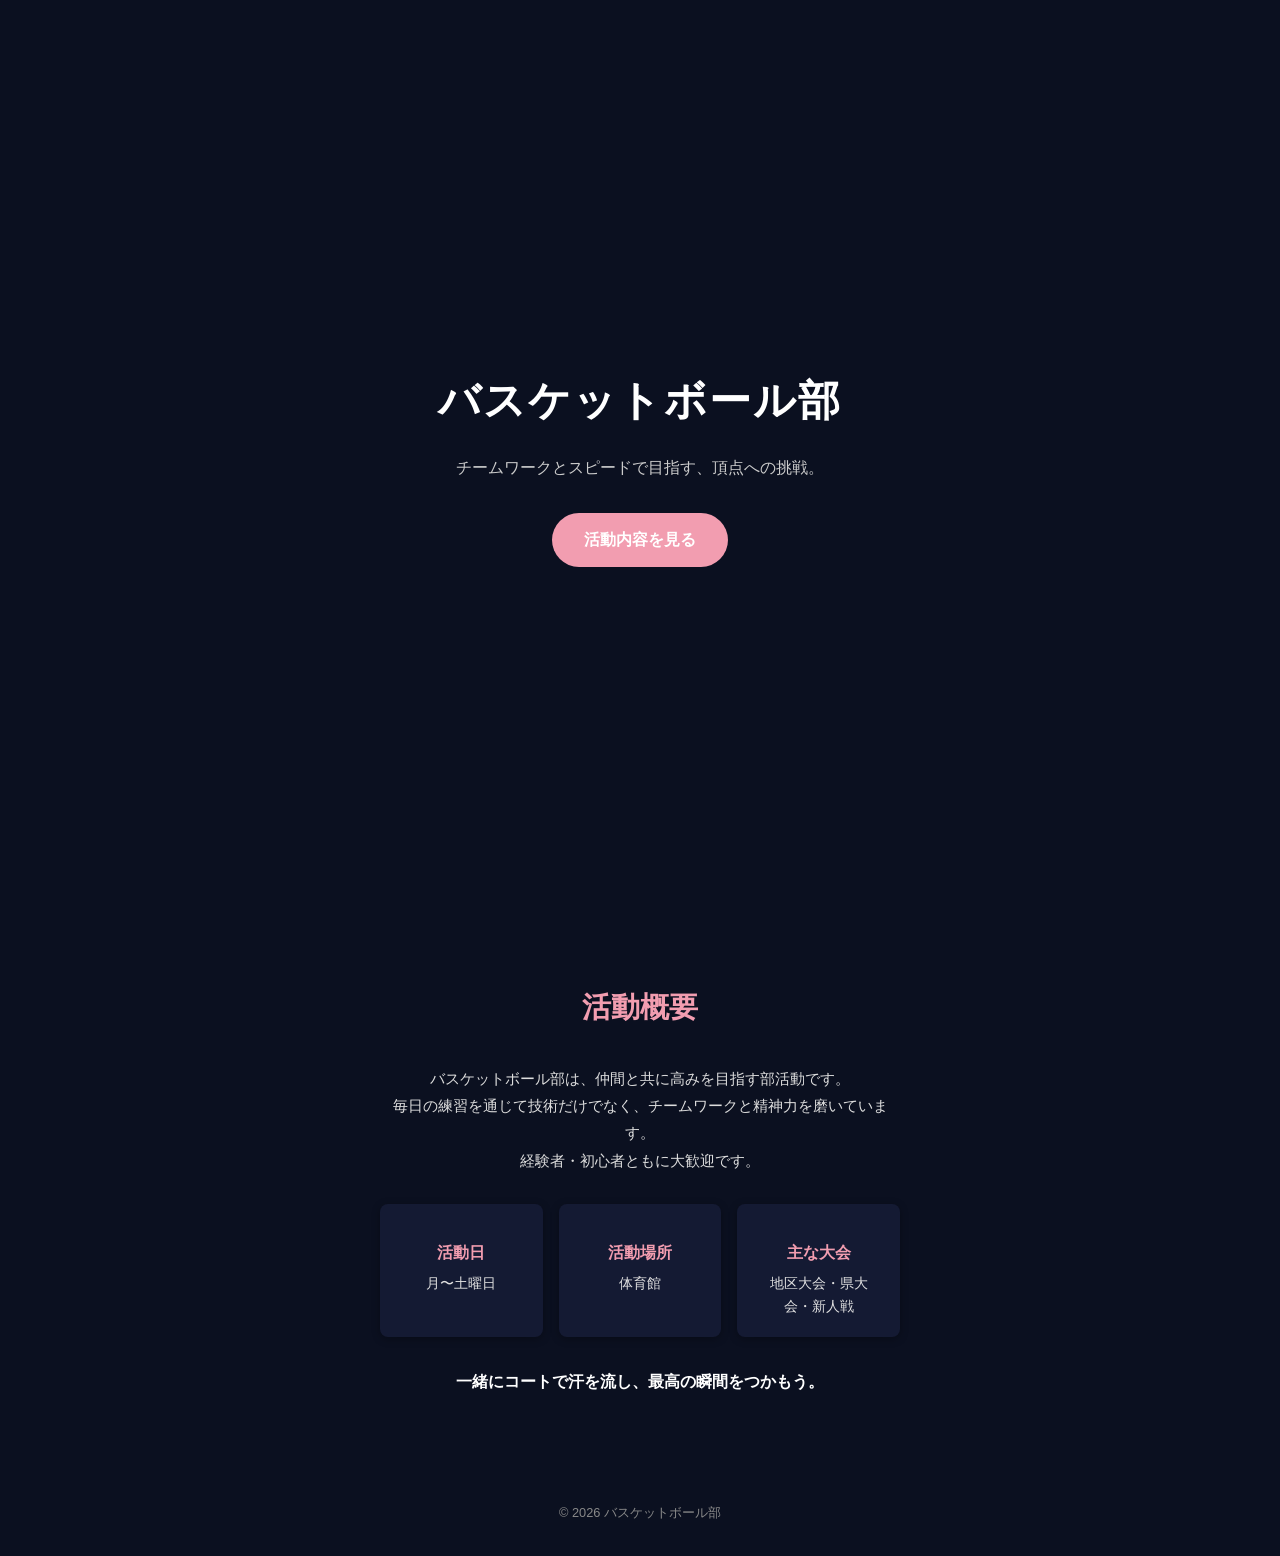
==== club.html @ 9b98704d "initing" ====
<!doctype html>
<html lang="ja">
  <head>
    <meta charset="UTF-8" />
    <meta name="viewport" content="width=device-width, initial-scale=1.0" />
    <title>バスケットボール部 | 部活動紹介</title>
    <link rel="stylesheet" href="style/club.css" />
  </head>
  <body>
    <section class="hero">
      <div class="hero-inner">
        <h1 class="club-title">バスケットボール部</h1>
        <p class="club-message">
          チームワークとスピードで目指す、頂点への挑戦。
        </p>
        <a href="#about" class="cta-button">活動内容を見る</a>
      </div>
    </section>

    <section id="about" class="about">
      <div class="about-inner">
        <h2>活動概要</h2>
        <p class="about-text">
          バスケットボール部は、仲間と共に高みを目指す部活動です。<br />
          毎日の練習を通じて技術だけでなく、チームワークと精神力を磨いています。<br />
          経験者・初心者ともに大歓迎です。
        </p>

        <div class="info-cards">
          <div class="info-card">
            <h3>活動日</h3>
            <p>月〜土曜日</p>
          </div>
          <div class="info-card">
            <h3>活動場所</h3>
            <p>体育館</p>
          </div>
          <div class="info-card">
            <h3>主な大会</h3>
            <p>地区大会・県大会・新人戦</p>
          </div>
        </div>

        <p class="join-message">
          一緒にコートで汗を流し、最高の瞬間をつかもう。
        </p>
      </div>
    </section>

    <footer class="footer">
      <p>© 2026 バスケットボール部</p>
    </footer>
  </body>
</html>
---- style/club.css ----
body {
  margin: 0;
  font-family: 'Noto Sans JP', 'Helvetica Neue', sans-serif;
  color: #ffffff;
  line-height: 1.6;
  background-color: #0b1020;
}

.body {
  width: 100%;
  position: absolute;
  left: 0;
  top: 0;
}

.ui {
  position: fixed;
  right: 12px;
  top: 12px;
  display: flex;
  gap: 10px;
  align-items: flex-start;
  justify-content: space-between;
  color: #fff;
  font-family:
    system-ui,
    -apple-system,
    'Hiragino Kaku Gothic ProN',
    'Noto Sans JP',
    sans-serif;
  z-index: 10;
  pointer-events: none;
}

.panel {
  pointer-events: auto;
  background: rgba(0, 0, 0, 0.35);
  border: 1px solid rgba(255, 255, 255, 0.15);
  border-radius: 12px;
  padding: 10px 12px;
  backdrop-filter: blur(6px);
}

.controls {
  display: flex;
  gap: 10px;
  align-items: center;
  width: max-content;
}

button {
  appearance: none;
  border: 0;
  border-radius: 10px;
  padding: 10px 12px;
  font-weight: 700;
  color: #0b1020;
  background: #ffd6e6;
  cursor: pointer;
}

canvas {
  position: fixed;
  display: block;
  width: 100vw;
}

.hero {
  min-height: 100vh;
  display: flex;
  align-items: center;
  justify-content: center;
  text-align: center;
  padding: 0 1.5rem;
}

.hero-inner {
  max-width: 480px;
}

.club-title {
  font-size: 2.2rem;
  font-weight: 700;
  letter-spacing: 0.05em;
  margin-bottom: 0.5em;
  color: #ffffff;
}

.club-message {
  font-size: 1rem;
  color: #cccccc;
  margin-bottom: 2em;
}

.cta-button {
  display: inline-block;
  background-color: #f29db0;
  color: #ffffff;
  text-decoration: none;
  padding: 0.9em 2em;
  border-radius: 30px;
  font-weight: 600;
  transition: all 0.3s ease;
}

.cta-button:hover {
  background-color: #f5b3c0;
}

.about {
  padding: 60px 20px;
}

.about-inner {
  max-width: 520px;
  margin: 0 auto;
  text-align: center;
}

.about h2 {
  font-size: 1.6rem;
  margin-bottom: 1.2em;
  color: #f29db0;
}

.about-text {
  font-size: 0.95rem;
  color: #dddddd;
  margin-bottom: 2em;
  line-height: 1.8;
}

.info-cards {
  display: grid;
  grid-template-columns: 1fr;
  gap: 1rem;
  margin-bottom: 2em;
}

.info-card {
  background-color: #141a33;
  border-radius: 8px;
  padding: 1.2em;
  box-shadow: 0 2px 8px rgba(0, 0, 0, 0.3);
}

.info-card h3 {
  font-size: 1rem;
  color: #f29db0;
  margin-bottom: 0.4em;
}

.info-card p {
  font-size: 0.9rem;
  color: #e0e0e0;
  margin: 0;
}

.join-message {
  font-weight: 600;
  font-size: 1rem;
  color: #ffffff;
}

.footer {
  text-align: center;
  padding: 20px;
  font-size: 0.8rem;
  color: #888888;
}

@media (min-width: 600px) {
  .club-title {
    font-size: 2.6rem;
  }

  .about h2 {
    font-size: 1.8rem;
  }

  .info-cards {
    grid-template-columns: repeat(3, 1fr);
  }
}
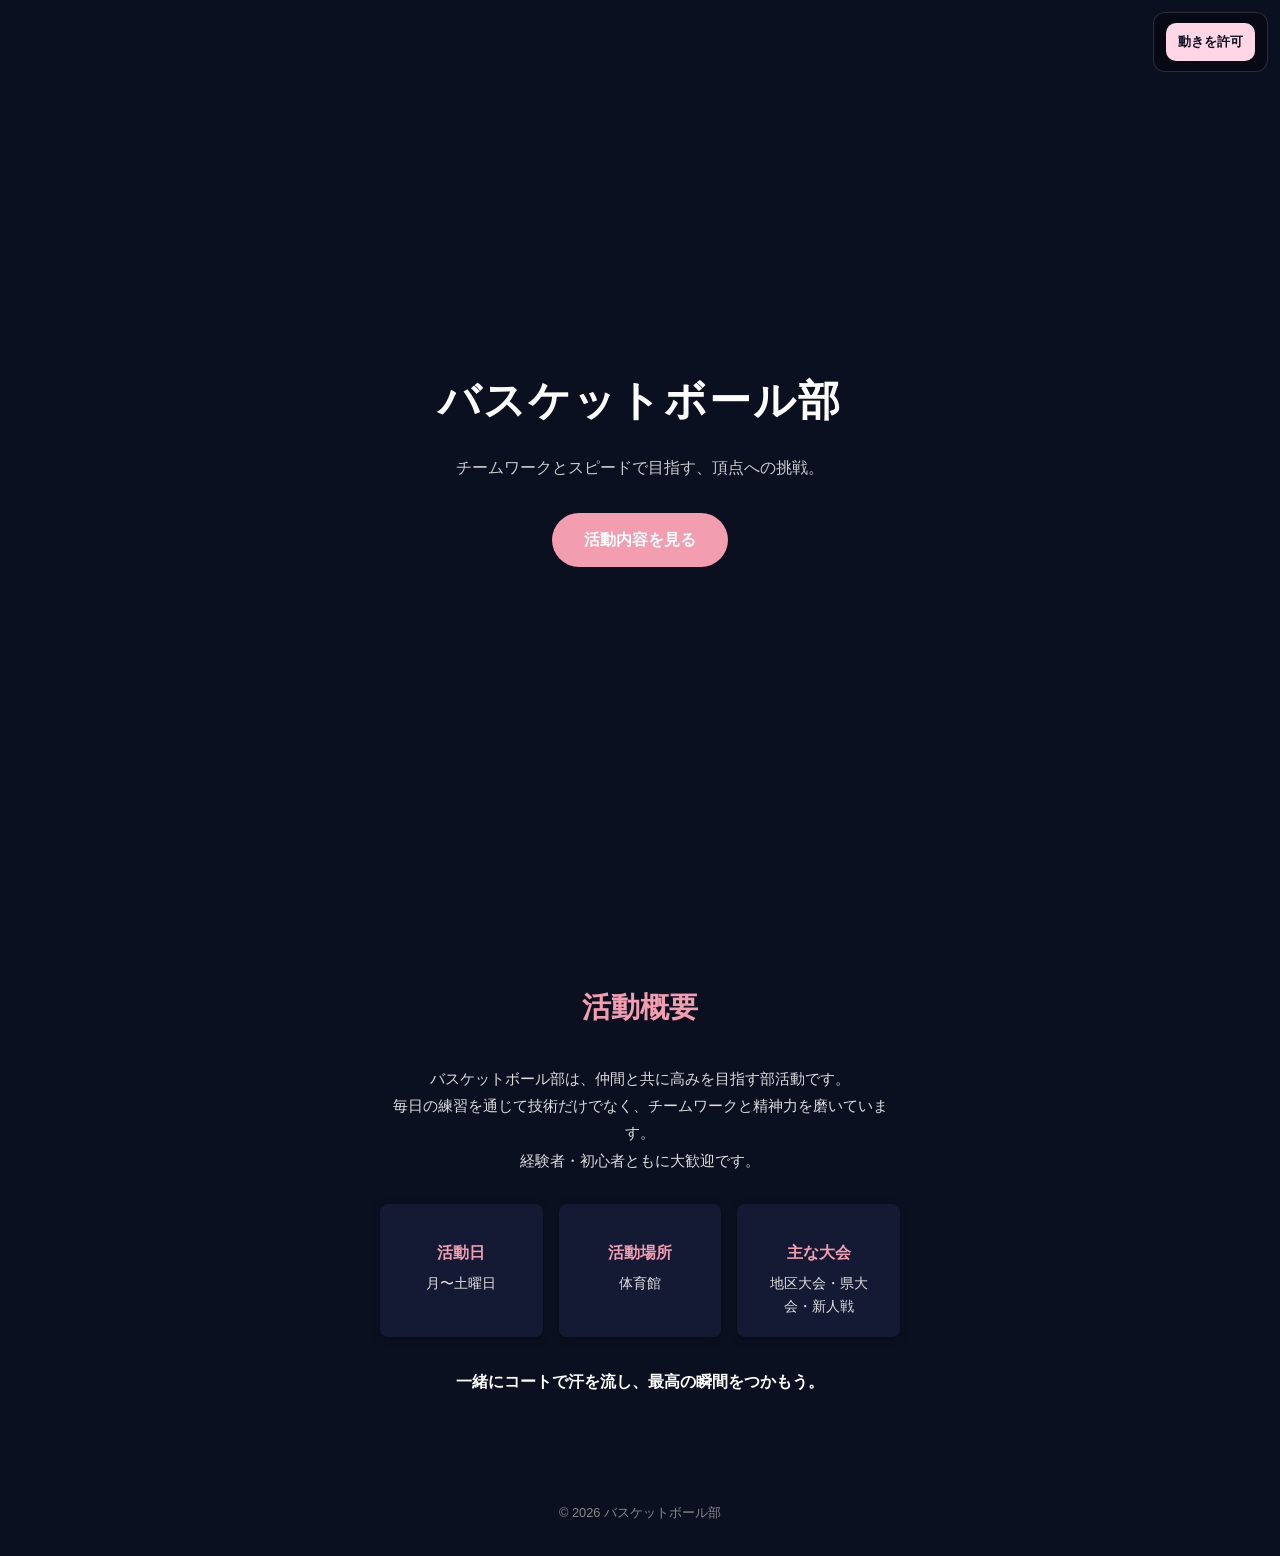
==== commit 852dddff: "完成!" ====
--- a/club.html
+++ b/club.html
@@ -7,6 +7,15 @@
     <link rel="stylesheet" href="style/club.css" />
   </head>
   <body>
+        <div class="ui">
+            <div class="panel controls">
+                <button id="btn">動きを許可</button>
+            </div>
+        </div>
+
+        <canvas id="c"></canvas>
+
+        <div class="body">
     <section class="hero">
       <div class="hero-inner">
         <h1 class="club-title">バスケットボール部</h1>
@@ -50,5 +59,8 @@
     <footer class="footer">
       <p>© 2026 バスケットボール部</p>
     </footer>
+    </div>
+
+    <script src="script/script.js"></script>
   </body>
 </html>
